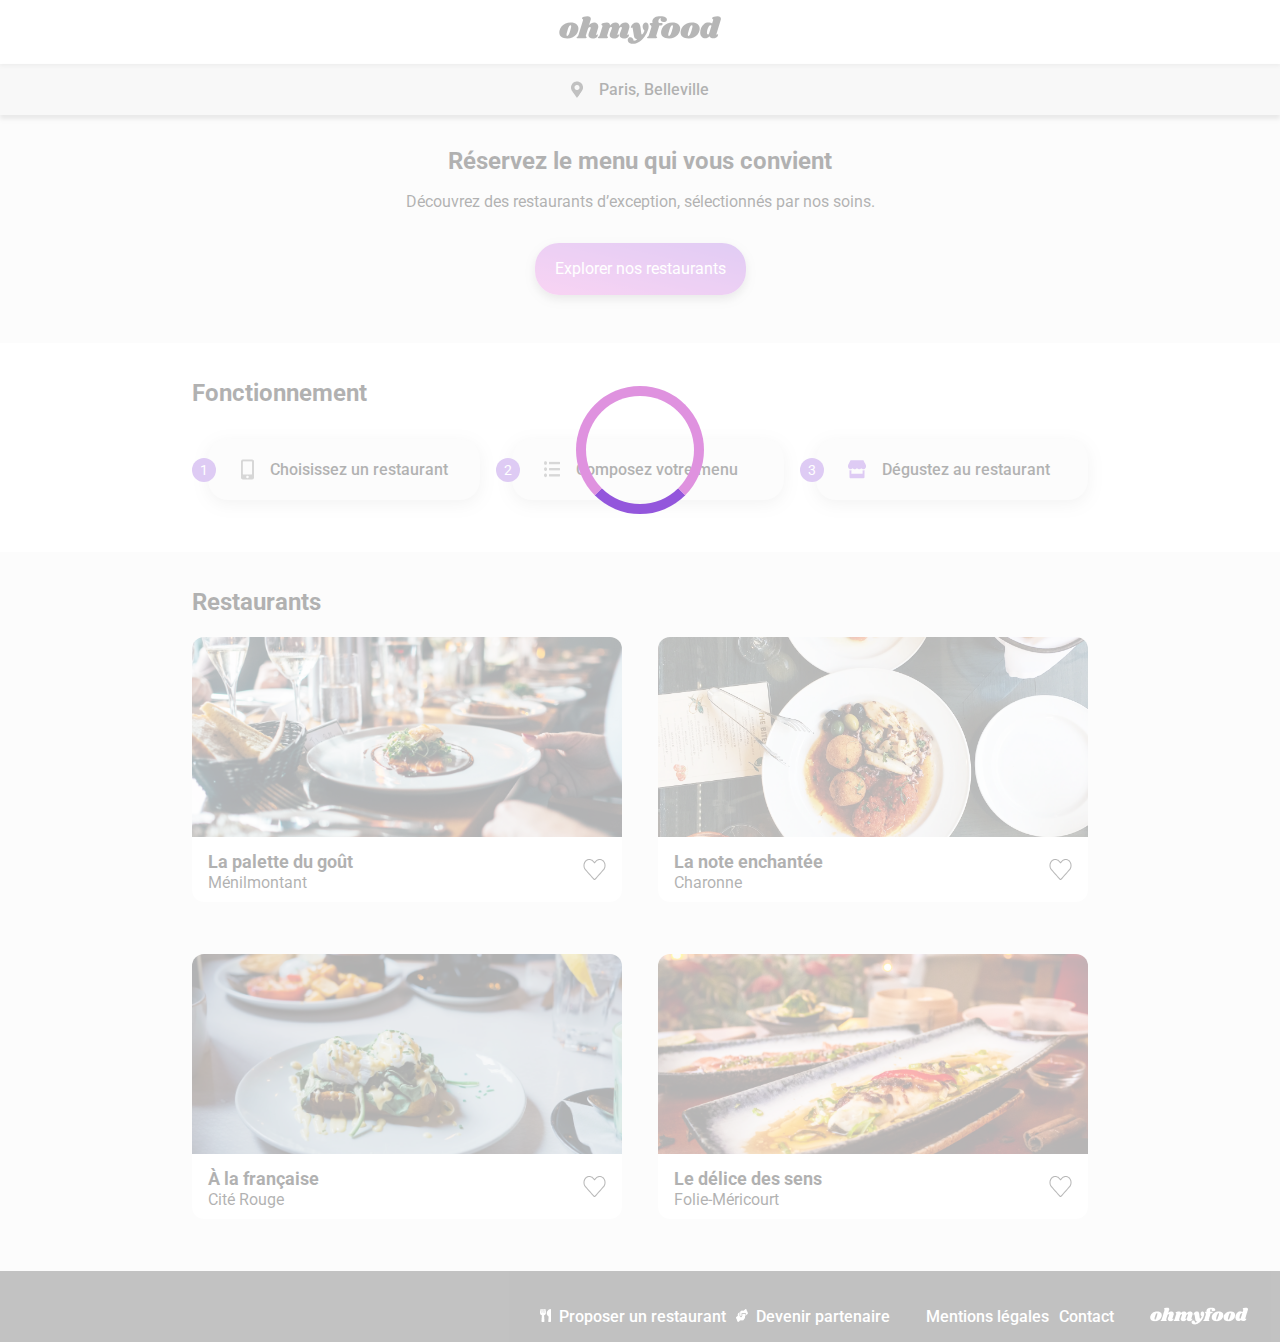
==== index.html @ 6df4042d "first commit" ====
<!DOCTYPE html>
<html lang="fr">
<head>
    <meta charset="UTF-8">
    <meta name="viewport" content="width=device-width, initial-scale=1.0">
    <title>Ohmyfood</title>
    <link rel="preconnect" href="https://fonts.googleapis.com">
    <link rel="preconnect" href="https://fonts.gstatic.com" crossorigin>
    <link href="https://fonts.googleapis.com/css2?family=Raleway:wght@400;500;700&display=swap" rel="stylesheet">
    <link href="https://fonts.googleapis.com/css2?family=Raleway:ital,wght@0,100..900;1,100..900&family=Roboto:ital,wght@0,100;0,300;0,400;0,500;0,700;0,900;1,100;1,300;1,400;1,500;1,700;1,900&family=Shrikhand&display=swap" rel="stylesheet">
    <link rel="stylesheet" href="https://cdnjs.cloudflare.com/ajax/libs/font-awesome/6.2.1/css/all.min.css"
        integrity="sha512-MV7K8+y+gLIBoVD59lQIYicR65iaqukzvf/nwasF0nqhPay5w/9lJmVM2hMDcnK1OnMGCdVK+iQrJ7lzPJQd1w=="
        crossorigin="anonymous" referrerpolicy="no-referrer" />
    <link rel="stylesheet" href="./css/style-home.css">
</head>
<body>
    <span class="loader"></span>
    <header class="header">
        <div class="header__item__logo">
            <a href="" class="header__link"><img src="./assets/images/logo/ohmyfood@2x.svg" class="header__logo" alt="logo-ohmyfood"></a>
        </div>
        <div class="header__search">
            <img src="./assets/images/icones/Pin.png" class="header__search__icone" alt="icone formulaire de recherche">
            <!-- <form action="" class="header__form">
                <input type="text" id="search" name="search" class="header__form__input" placeholder="Paris, Belleville">
            </form> -->
            <span class="header__search__txt">Paris, Belleville</span>
        </div>
        <div class="header__item">
            <h1 class="header__item__title">Réservez le menu qui vous convient</h1>
            <h2 class="header__item__subtitle">Découvrez des restaurants d’exception, sélectionnés par nos soins.</h2>
            <a href="" class="header__item__link">Explorer nos restaurants</a>
        </div>
        <div class="header__item__last">
            <h3 class="header__item__last__subtitle">Fonctionnement</h3>
            <nav class="header__nav">
                <div class="header__nav__item">
                    <span class="header__nav__number">1</span>
                    <img src="./assets/images/icones/mobile-screen-button.png" class="header__nav__icone" alt="icone mobile phone">
                    <a href="" class="header__nav__link">Choisissez un restaurant</a>
                </div>
                <div class="header__nav__item">
                    <span class="header__nav__number">2</span>
                    <img src="./assets/images/icones/list-ul.png" class="header__nav__icone" alt="icone liste">
                    <a href="" class="header__nav__link">Composez votre menu</a>
                </div>
                <div class="header__nav__item">
                    <span class="header__nav__number">3</span>
                    <img src="./assets/images/icones/store.png" class="header__nav__icone" alt="icone store">
                    <a href="" class="header__nav__link">Dégustez au restaurant</a>
                </div>
            </nav>
        </div>
    </header>
    <main class="main">
        <h3 class="main__subtitle">Restaurants</h3>
        <section class="main__section">
            <article class="card">
                <a href="./restaurant-1.html" class="card__link">
                    <img src="./assets/images/restaurants/jay-wennington-N_Y88TWmGwA-unsplash.webp" alt="Image de la chambre d'hôtel montrant un lit" class="card__picture">
                    <div class="card__content">
                        <div class="card__content__txt">
                            <h3 class="card__title">La palette du goût</h3>
                            <p class="card__txt">Ménilmontant</p>
                        </div>
                        <div class="card__icone">
                            <img src="./assets/images/icones/like-active.png" class="card_icone_active" alt="">
                            <img src="./assets/images/icones/like-default.png" class="card_icone_default" alt="">
                        </div>
                    </div>
                </a>
            </article>
            <article class="card">
                <a href="./restaurant-1.html" class="card__link">
                    <img src="./assets/images/restaurants/stil-u2Lp8tXIcjw-unsplash.webp" alt="Image de la chambre d'hôtel montrant un lit" class="card__picture">
                    <div class="card__content">
                        <div class="card__content__txt">
                            <h3 class="card__title">La note enchantée</h3>
                            <p class="card__txt">Charonne</p>
                        </div>
                        <div class="card__icone">
                            <img src="./assets/images/icones/like-active.png" class="card_icone_active" alt="">
                            <img src="./assets/images/icones/like-default.png" class="card_icone_default" alt="">
                        </div>
                    </div>
                </a>
            </article>
            <article class="card">
                <a href="./restaurant-1.html" class="card__link">
                    <img src="./assets/images/restaurants/toa-heftiba-DQKerTsQwi0-unsplash.webp" alt="Image de la chambre d'hôtel montrant un lit" class="card__picture">
                    <div class="card__content">
                        <div class="card__content__txt">
                            <h3 class="card__title">À la française</h3>
                            <p class="card__txt">Cité Rouge</p>
                        </div>
                        <div class="card__icone">
                            <img src="./assets/images/icones/like-active.png" class="card_icone_active" alt="">
                            <img src="./assets/images/icones/like-default.png" class="card_icone_default" alt="">
                        </div>
                    </div>
                </a>
            </article>
            <article class="card">
                <a href="./restaurant-1.html" class="card__link">
                    <img src="./assets/images/restaurants/louis-hansel-shotsoflouis-qNBGVyOCY8Q-unsplash.webp" alt="Image de la chambre d'hôtel montrant un lit" class="card__picture">
                    <div class="card__content">
                        <div class="card__content__txt">
                            <h3 class="card__title">Le délice des sens</h3>
                            <p class="card__txt">Folie-Méricourt</p>
                        </div>
                        <div class="card__icone">
                            <img src="./assets/images/icones/like-active.png" class="card_icone_active" alt="">
                            <img src="./assets/images/icones/like-default.png" class="card_icone_default" alt="">
                        </div>
                    </div>
                </a>
            </article>
        </section>
    </main>
    <footer class="footer">
        <a href="" class="footer__link">
            <img src="./assets/images/logo/ohmyfood-white.png" class="footer__logo" alt="">
        </a>
        <div class="footer__item">
            <div class="footer__item__block">
                <img src="./assets/images/icones/Vector-restaurant.png" alt="icone restaurant" class="footer__icone">
                <a href="" class="footer__link">Proposer un restaurant</a>
            </div>
            <div class="footer__item__block footer__item__block__last">
                <img src="./assets/images/icones/Vector-partenaire.png" alt="icone partenaire" class="footer__icone">
                <a href="" class="footer__link">Devenir partenaire</a>
            </div>
            <a href="" class="footer__mention">Mentions légales</a>
            <a href="" class="footer__link__last">Contact</a>
        </div>
    </footer>
</body>
</html>
---- css/style-home.css ----
@import url("reset.css");

:root {
    --font-family: "Roboto", sans-serif;

    --body-font-size: 16px;
    --title-font-size: 24px;
    --subtitle-font-size: 18px;
    --max-width-content: 70%;
    --logo-width: 162px;
    --icone-number-width: 24px;
    --height-restaurant-card-picuture: 160px;
    --height-restaurant-card-picuture-lg: 200px;

    --spacing-default: 0.5rem;
    --spacing-xxs: 0.25rem;
    --spacing-xs: 0.625rem;
    --spacing-sm: 0.75rem;
    --spacing-md: 1rem;
    --spacing-lg: 1.25rem;
    --spacing-xl: 2rem;
    --spacing-xxl: 2.25rem;

    --font-size-xs:	0.75rem;
    --font-size-sm:	0.875rem;
    --font-size-md:	1rem;
    --font-size-lg:	1.125rem;
    --font-size-xl:	1.25rem;

    --line-height-xs: 1.4;
    --line-height-sm: 1.45;
    --line-height-md: 1.55;
    --line-height-lg: 1.6;
    --line-height-xl: 1.65;

    --font-weight-xs: 300; 
    --font-weight-sm: 400; 
    --font-weight-md: 500; 
    --font-weight-lg: 600; 
    --font-weight-xl: 700; 

    --radius-default: 1.5rem;
    --radius-xs: 0.125rem;
    --radius-sm: 0.25rem;
    --radius-md: 0.5rem;
    --radius-lg: 0.75rem;
    --radius-xl-light: 1rem;
    --radius-xl: 1.25rem;
    --radius-xxl: 2rem;

    --form-bg-color: #EAEAEA;
    --main-bg-color: #F6F6F6;
    --bg-color-first: #9356DC;
    --bg-color-second: #FF79DA;
    --dark-color: #000000; 
    --white-color: #ffffff;
    --footer-bg-color: #353535;
}

body{
    font-family: var(--font-family);
    font-size: var(--body-font-size);
}

.header__item__logo{
    display: flex;
    justify-content: center;
    padding: var(--spacing-md) 0;
    box-shadow: 0px 2px 4px 0px #00000026;
    z-index: 2000;
    position: relative;
}

.header__logo{
    width: var(--logo-width);
}

.header__search{
    background-color: var(--form-bg-color);
    display: flex;
    justify-content: center;
    align-items: center;
    padding: var(--spacing-md) 0;
    box-shadow: 0px 4px 4px 0px #00000040;
    position: relative;
    z-index: 1000;
}

.header__search__icone{
    margin-right: var(--spacing-md);
}

.header__search__txt{
    font-weight: var(--font-weight-md);
}

.header__item{
    background-color: var(--main-bg-color);
    padding: var(--spacing-xl);
    display: flex;
    flex-direction: column;
    align-items: center;
}

.header__item__title{
    font-size: var(--title-font-size);
    font-weight: var(--font-weight-xl);
    text-align: center;
    padding-bottom: var(--spacing-md);
}

.header__item__subtitle{
    text-align: center;
}

.header__item__link{
    color: var(--white-color);
    background: linear-gradient(193.33deg, var(--bg-color-first) -11.44%, var(--bg-color-second) 123.93%);
    box-shadow: 0px 4px 10px 0px #00000040;
    padding: var(--spacing-md) var(--spacing-lg);
    margin: var(--spacing-xl) 0 var(--spacing-md) 0;
    border-radius: var(--radius-default);
    text-decoration: none;
    transition: all 1s;
}

.header__item__link:active, .header__item__link:hover{
    background: linear-gradient(193.33deg, #a56de9 -11.44%, #f886d8 123.93%);
    box-shadow: 0px 12px 20px 0px #00000040;
}

.header__item__last{
    padding: var(--spacing-xxl) var(--spacing-md) var(--spacing-lg) var(--spacing-md);
}

.header__item__last__subtitle{
    font-size: var(--title-font-size);
    font-weight: var(--font-weight-xl);
    margin-bottom: var(--spacing-xl);
}

.header__nav__item{
    box-shadow: 0px 4px 15px 0px #00000026;
    background: var(--main-bg-color);
    border-radius: var(--radius-xl);
    padding: var(--spacing-lg) var(--spacing-xl) var(--spacing-lg) var(--spacing-xl);
    position: relative;
    display: flex;
    align-items: center;
    justify-content: start;
    margin-bottom: var(--spacing-xl);
    margin-left: var(--spacing-md);
}

.header__nav__number{
    position: absolute;
    left: -1rem;
    width: var(--icone-number-width);
    padding: var(--spacing-xxs) 0;
    background-color: var(--bg-color-first);
    color: var(--white-color);
    border-radius: var(--radius-default);
    font-size: var(--font-size-sm);
    display: flex;
    justify-content: center;
    align-items: center;
}

.header__nav__icone{
    margin-right: var(--spacing-md);
}

.header__nav__link{
    color: var(--dark-color);
    font-weight: var(--font-weight-md);
}

.main{
    background-color: var(--main-bg-color);
    padding: var(--spacing-xxl) var(--spacing-md);
}

.main__subtitle{
    font-size: var(--title-font-size);
    font-weight: var(--font-weight-xl);
    margin-bottom: var(--spacing-lg);
}

.card{
    background-color: var(--white-color);
    margin-bottom: var(--spacing-md);
    border-radius: var(--radius-lg);
}

.card__picture{
    height: var(--height-restaurant-card-picuture);
    width: 100%;
    object-fit: cover;
    border-radius: var(--radius-lg) var(--radius-lg) 0 0;
}

.card__content{
    display: flex;
    align-items: center;
    justify-content: space-between;
    padding: var(--spacing-xs) var(--spacing-md);
}

.card__title{
    font-size: var(--subtitle-font-size);
    color: var(--dark-color);
    font-weight: var(--font-weight-xl);
}

.card__txt{
    color: var(--dark-color);
}

.card__icone{
    position: relative;
}

.card_icone_active{
    opacity: 0;
    position: absolute;
    transition: all 1s;
}

.card_icone_active:hover{
    opacity: 1;
}

.footer{
    background-color: var(--footer-bg-color);
    padding: var(--spacing-lg);
}

.footer__link{
    color: var(--white-color);
}

.footer__logo{
    margin-bottom: var(--spacing-md);
}

.footer__item{
    display: flex;
    flex-direction: column;
}

.footer__item__block, .footer__mention{
    margin-bottom: var(--spacing-xs);
    color: var(--white-color);
    font-weight: var(--font-weight-md);
}

.footer__icone{
    margin-right: var(--spacing-xxs);
}

.footer__link__last{
    color: var(--white-color);
    font-weight: var(--font-weight-md);
}

.loader {
    width: 128px;
    height: 128px;
    border: 10px solid #df92df;
    border-bottom-color: #9356DC;
    border-radius: 50%;
    display: inline-block;
    box-sizing: border-box;
    position: absolute;
    animation: rotation 1s linear infinite;
    -webkit-animation: rotation 3s linear infinite;
    animation-iteration-count:1;
    animation-fill-mode: forwards;
    top: calc(50% - (128px / 2));
    left: calc(50% - (128px / 2));
    z-index: 3000;
}

@keyframes rotation {
    0% {
        transform: rotate(0deg);
    }
    100% {
        display: none;
        transform: rotate(360deg);
    }
}

@keyframes load {
    0%, 95% {
      opacity: 0.3;
    }
    98%{
        opacity: 0.7;
    }
    100% {
      opacity: 1;
    }
}

.header, .main, .footer{
    opacity: 0.3;
}

.header, .main, .footer{
    animation: load 3s;
    animation-iteration-count:1;
    animation-fill-mode: forwards;
}

@media (min-width: 1024px) {
    .header__item__last{
        width: var(--max-width-content); 
        margin: 0 auto;
        padding: var(--spacing-xxl) 0 var(--spacing-lg) 0;
    }

    .header__nav{
        display: flex;
        justify-content: space-between;
    }

    .header__nav__item:not(:last-child){
        margin-right: var(--spacing-md);
    }

    .header__nav__item{
        width: calc(100% - (var(--spacing-xl) * 2) / 3);
    }

    .main{
        padding: var(--spacing-xxl) 0;
    }

    .main__subtitle{
        width: var(--max-width-content);
        margin: 0 auto;
        margin-bottom: var(--spacing-lg);
    }

    .main__section{
        width: var(--max-width-content); 
        margin: 0 auto;
        display: grid; 
        grid-template-columns: repeat(2, 1fr);
        grid-gap: var(--spacing-xxl);
        grid-auto-rows: auto;
    }

    .card__picture{
        height: var(--height-restaurant-card-picuture-lg);
    }

    .footer{
        display: flex;
        flex-direction: row-reverse;
        padding: var(--spacing-xxl) var(--spacing-xl) var(--spacing-md) var(--spacing-md);
    }   

    .footer__item{
        display: flex;
        flex-direction: row;
        align-items: center;
        justify-content: end;
        margin-right: var(--spacing-xxl);
    }

    .footer__logo, .footer__mention, .footer__item__block{
        margin-bottom: 0;
    }

    .footer__link{
        height: 0;
    }

    .footer__item__block{
        margin-right: var(--spacing-xs);
    }

    .footer__item__block__last{
        margin-right: var(--spacing-xxl);
    }

    .footer__mention{
        margin-right: var(--spacing-xs);
    }
}
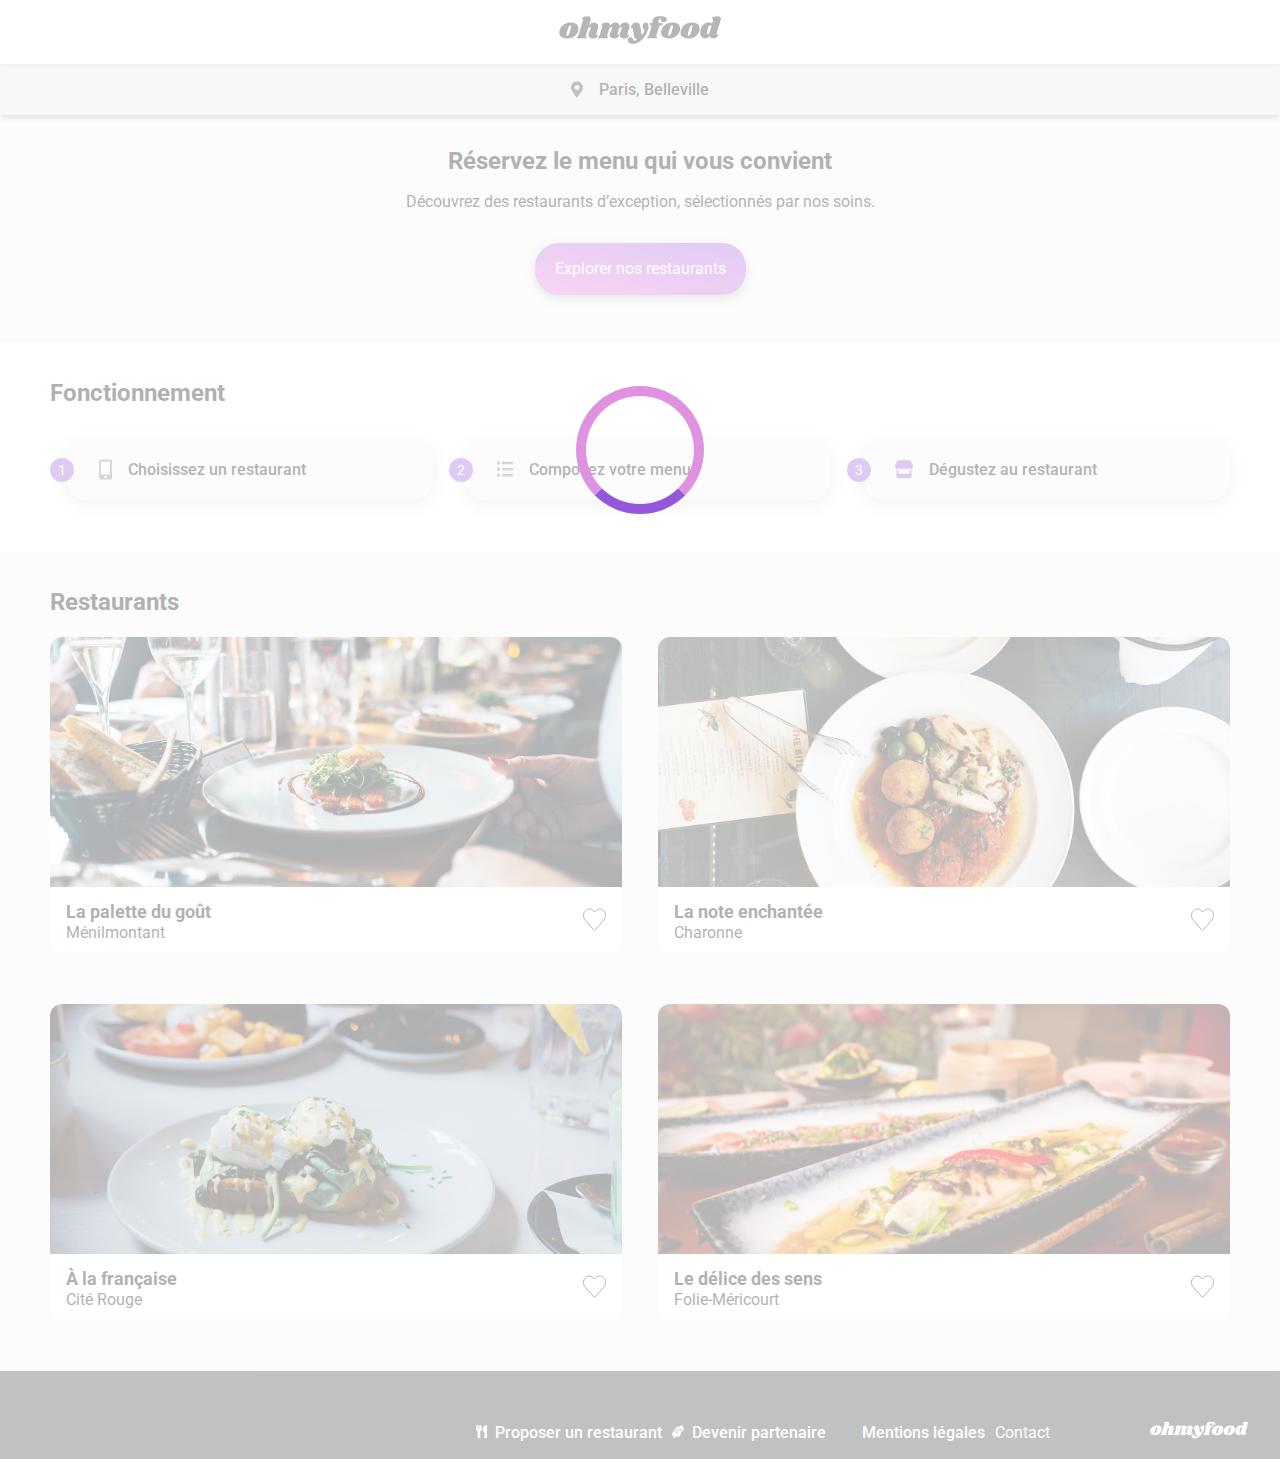
==== commit 1c3a2d77: "update animations + pictures svg + divers" ====
--- a/index.html
+++ b/index.html
@@ -17,10 +17,15 @@
     <span class="loader"></span>
     <header class="header">
         <div class="header__item__logo">
-            <a href="" class="header__link"><img src="./assets/images/logo/ohmyfood@2x.svg" class="header__logo" alt="logo-ohmyfood"></a>
+            <a href="" class="header__link">
+                <img src="./assets/images/logo/ohmyfood@2x.svg" class="header__logo" alt="logo-ohmyfood">
+            </a>
         </div>
         <div class="header__search">
-            <img src="./assets/images/icones/Pin.png" class="header__search__icone" alt="icone formulaire de recherche">
+            <!-- <img src="./assets/images/icones/Pin.png" class="header__search__icone" alt="icone formulaire de recherche"> -->
+            <svg width="12" height="17" viewBox="0 0 12 17" fill="none" class="header__search__icone" xmlns="http://www.w3.org/2000/svg">
+                <path d="M5.38337 16.1772C0.842812 9.59472 0 8.91915 0 6.5C0 3.18628 2.68628 0.5 6 0.5C9.31372 0.5 12 3.18628 12 6.5C12 8.91915 11.1572 9.59472 6.61662 16.1772C6.31865 16.6076 5.68131 16.6076 5.38337 16.1772ZM6 9C7.38072 9 8.5 7.88072 8.5 6.5C8.5 5.11928 7.38072 4 6 4C4.61928 4 3.5 5.11928 3.5 6.5C3.5 7.88072 4.61928 9 6 9Z" fill="#353535"/>
+            </svg>
             <!-- <form action="" class="header__form">
                 <input type="text" id="search" name="search" class="header__form__input" placeholder="Paris, Belleville">
             </form> -->
@@ -31,23 +36,23 @@
             <h2 class="header__item__subtitle">Découvrez des restaurants d’exception, sélectionnés par nos soins.</h2>
             <a href="" class="header__item__link">Explorer nos restaurants</a>
         </div>
-        <div class="header__item__last">
-            <h3 class="header__item__last__subtitle">Fonctionnement</h3>
-            <nav class="header__nav">
-                <div class="header__nav__item">
-                    <span class="header__nav__number">1</span>
-                    <img src="./assets/images/icones/mobile-screen-button.png" class="header__nav__icone" alt="icone mobile phone">
-                    <a href="" class="header__nav__link">Choisissez un restaurant</a>
+        <div class="fonctionnement">
+            <h3 class="fonctionnement__subtitle">Fonctionnement</h3>
+            <nav class="nav">
+                <div class="fonctionnement__item">
+                    <span class="fonctionnement__number">1</span>
+                    <img src="./assets/images/icones/mobile-screen-button.svg" class="fonctionnement__icone" alt="icone mobile phone">
+                    <a href="" class="fonctionnement__link">Choisissez un restaurant</a>
                 </div>
-                <div class="header__nav__item">
-                    <span class="header__nav__number">2</span>
-                    <img src="./assets/images/icones/list-ul.png" class="header__nav__icone" alt="icone liste">
-                    <a href="" class="header__nav__link">Composez votre menu</a>
+                <div class="fonctionnement__item">
+                    <span class="fonctionnement__number">2</span>
+                    <img src="./assets/images/icones/list-ul.svg" class="fonctionnement__icone" alt="icone liste">
+                    <a href="" class="fonctionnement__link">Composez votre menu</a>
                 </div>
-                <div class="header__nav__item">
-                    <span class="header__nav__number">3</span>
-                    <img src="./assets/images/icones/store.png" class="header__nav__icone" alt="icone store">
-                    <a href="" class="header__nav__link">Dégustez au restaurant</a>
+                <div class="fonctionnement__item">
+                    <span class="fonctionnement__number">3</span>
+                    <img src="./assets/images/icones/store.svg" class="fonctionnement__icone" alt="icone store">
+                    <a href="" class="fonctionnement__link">Dégustez au restaurant</a>
                 </div>
             </nav>
         </div>
@@ -56,7 +61,7 @@
         <h3 class="main__subtitle">Restaurants</h3>
         <section class="main__section">
             <article class="card">
-                <a href="./restaurant-1.html" class="card__link">
+                <a href="./la-palette-du-gout.html" class="card__link">
                     <img src="./assets/images/restaurants/jay-wennington-N_Y88TWmGwA-unsplash.webp" alt="Image de la chambre d'hôtel montrant un lit" class="card__picture">
                     <div class="card__content">
                         <div class="card__content__txt">
@@ -64,14 +69,25 @@
                             <p class="card__txt">Ménilmontant</p>
                         </div>
                         <div class="card__icone">
-                            <img src="./assets/images/icones/like-active.png" class="card_icone_active" alt="">
-                            <img src="./assets/images/icones/like-default.png" class="card_icone_default" alt="">
+                            <svg width="23" height="23" viewBox="0 0 23 21" fill="none" class="card__icone__active" xmlns="http://www.w3.org/2000/svg">
+                                <path d="M20.3647 1.43666C18.01 -0.752399 14.5081 -0.358649 12.3468 2.07416L11.5003 3.02573L10.6538 2.07416C8.49677 -0.358649 4.99052 -0.752399 2.63583 1.43666C-0.0626076 3.94916 -0.204405 8.45854 2.21044 11.182L10.5249 20.5476C11.062 21.1523 11.9343 21.1523 12.4714 20.5476L20.7858 11.182C23.205 8.45854 23.0632 3.94916 20.3647 1.43666Z" fill="url(#paint0_linear_25368_713)"/>
+                                <defs>
+                                <linearGradient id="paint0_linear_25368_713" x1="11.5" y1="-5.45937" x2="3.93419" y2="27.993" gradientUnits="userSpaceOnUse">
+                                <stop stop-color="#9356DC"/>
+                                <stop offset="1" stop-color="#FF79DA"/>
+                                </linearGradient>
+                                </defs>
+                            </svg>
+                            <svg width="23" height="23" viewBox="0 0 23 21" fill="none" class="card__icone__default" xmlns="http://www.w3.org/2000/svg">
+                                <path d="M20.3647 1.43666C18.01 -0.752399 14.5081 -0.358649 12.3468 2.07416L11.5003 3.02573L10.6538 2.07416C8.49677 -0.358649 4.99052 -0.752399 2.63583 1.43666C-0.0626076 3.94916 -0.204405 8.45854 2.21044 11.182L10.5249 20.5476C11.062 21.1523 11.9343 21.1523 12.4714 20.5476L20.7858 11.182C23.205 8.45854 23.0632 3.94916 20.3647 1.43666Z" stroke="#101010"/>
+                                
+                            </svg>
                         </div>
                     </div>
                 </a>
             </article>
             <article class="card">
-                <a href="./restaurant-1.html" class="card__link">
+                <a href="./la-note-enchantee.html" class="card__link">
                     <img src="./assets/images/restaurants/stil-u2Lp8tXIcjw-unsplash.webp" alt="Image de la chambre d'hôtel montrant un lit" class="card__picture">
                     <div class="card__content">
                         <div class="card__content__txt">
@@ -79,14 +95,25 @@
                             <p class="card__txt">Charonne</p>
                         </div>
                         <div class="card__icone">
-                            <img src="./assets/images/icones/like-active.png" class="card_icone_active" alt="">
-                            <img src="./assets/images/icones/like-default.png" class="card_icone_default" alt="">
+                            <svg width="23" height="23" viewBox="0 0 23 21" fill="none" class="card__icone__active" xmlns="http://www.w3.org/2000/svg">
+                                <path d="M20.3647 1.43666C18.01 -0.752399 14.5081 -0.358649 12.3468 2.07416L11.5003 3.02573L10.6538 2.07416C8.49677 -0.358649 4.99052 -0.752399 2.63583 1.43666C-0.0626076 3.94916 -0.204405 8.45854 2.21044 11.182L10.5249 20.5476C11.062 21.1523 11.9343 21.1523 12.4714 20.5476L20.7858 11.182C23.205 8.45854 23.0632 3.94916 20.3647 1.43666Z" fill="url(#paint0_linear_25368_713)"/>
+                                <defs>
+                                <linearGradient id="paint0_linear_25368_713" x1="11.5" y1="-5.45937" x2="3.93419" y2="27.993" gradientUnits="userSpaceOnUse">
+                                <stop stop-color="#9356DC"/>
+                                <stop offset="1" stop-color="#FF79DA"/>
+                                </linearGradient>
+                                </defs>
+                            </svg>
+                            <svg width="23" height="23" viewBox="0 0 23 21" fill="none" class="card__icone__default" xmlns="http://www.w3.org/2000/svg">
+                                <path d="M20.3647 1.43666C18.01 -0.752399 14.5081 -0.358649 12.3468 2.07416L11.5003 3.02573L10.6538 2.07416C8.49677 -0.358649 4.99052 -0.752399 2.63583 1.43666C-0.0626076 3.94916 -0.204405 8.45854 2.21044 11.182L10.5249 20.5476C11.062 21.1523 11.9343 21.1523 12.4714 20.5476L20.7858 11.182C23.205 8.45854 23.0632 3.94916 20.3647 1.43666Z" stroke="#101010"/>
+                                
+                            </svg>
                         </div>
                     </div>
                 </a>
             </article>
             <article class="card">
-                <a href="./restaurant-1.html" class="card__link">
+                <a href="./a-la-francaise.html" class="card__link">
                     <img src="./assets/images/restaurants/toa-heftiba-DQKerTsQwi0-unsplash.webp" alt="Image de la chambre d'hôtel montrant un lit" class="card__picture">
                     <div class="card__content">
                         <div class="card__content__txt">
@@ -94,14 +121,25 @@
                             <p class="card__txt">Cité Rouge</p>
                         </div>
                         <div class="card__icone">
-                            <img src="./assets/images/icones/like-active.png" class="card_icone_active" alt="">
-                            <img src="./assets/images/icones/like-default.png" class="card_icone_default" alt="">
+                            <svg width="23" height="23" viewBox="0 0 23 21" fill="none" class="card__icone__active" xmlns="http://www.w3.org/2000/svg">
+                                <path d="M20.3647 1.43666C18.01 -0.752399 14.5081 -0.358649 12.3468 2.07416L11.5003 3.02573L10.6538 2.07416C8.49677 -0.358649 4.99052 -0.752399 2.63583 1.43666C-0.0626076 3.94916 -0.204405 8.45854 2.21044 11.182L10.5249 20.5476C11.062 21.1523 11.9343 21.1523 12.4714 20.5476L20.7858 11.182C23.205 8.45854 23.0632 3.94916 20.3647 1.43666Z" fill="url(#paint0_linear_25368_713)"/>
+                                <defs>
+                                <linearGradient id="paint0_linear_25368_713" x1="11.5" y1="-5.45937" x2="3.93419" y2="27.993" gradientUnits="userSpaceOnUse">
+                                <stop stop-color="#9356DC"/>
+                                <stop offset="1" stop-color="#FF79DA"/>
+                                </linearGradient>
+                                </defs>
+                            </svg>
+                            <svg width="23" height="23" viewBox="0 0 23 21" fill="none" class="card__icone__default" xmlns="http://www.w3.org/2000/svg">
+                                <path d="M20.3647 1.43666C18.01 -0.752399 14.5081 -0.358649 12.3468 2.07416L11.5003 3.02573L10.6538 2.07416C8.49677 -0.358649 4.99052 -0.752399 2.63583 1.43666C-0.0626076 3.94916 -0.204405 8.45854 2.21044 11.182L10.5249 20.5476C11.062 21.1523 11.9343 21.1523 12.4714 20.5476L20.7858 11.182C23.205 8.45854 23.0632 3.94916 20.3647 1.43666Z" stroke="#101010"/>
+                                
+                            </svg>
                         </div>
                     </div>
                 </a>
             </article>
             <article class="card">
-                <a href="./restaurant-1.html" class="card__link">
+                <a href="./le-delice-des-sens.html" class="card__link">
                     <img src="./assets/images/restaurants/louis-hansel-shotsoflouis-qNBGVyOCY8Q-unsplash.webp" alt="Image de la chambre d'hôtel montrant un lit" class="card__picture">
                     <div class="card__content">
                         <div class="card__content__txt">
@@ -109,8 +147,18 @@
                             <p class="card__txt">Folie-Méricourt</p>
                         </div>
                         <div class="card__icone">
-                            <img src="./assets/images/icones/like-active.png" class="card_icone_active" alt="">
-                            <img src="./assets/images/icones/like-default.png" class="card_icone_default" alt="">
+                            <svg width="23" height="23" viewBox="0 0 23 21" fill="none" class="card__icone__active" xmlns="http://www.w3.org/2000/svg">
+                                <path d="M20.3647 1.43666C18.01 -0.752399 14.5081 -0.358649 12.3468 2.07416L11.5003 3.02573L10.6538 2.07416C8.49677 -0.358649 4.99052 -0.752399 2.63583 1.43666C-0.0626076 3.94916 -0.204405 8.45854 2.21044 11.182L10.5249 20.5476C11.062 21.1523 11.9343 21.1523 12.4714 20.5476L20.7858 11.182C23.205 8.45854 23.0632 3.94916 20.3647 1.43666Z" fill="url(#paint0_linear_25368_713)"/>
+                                <defs>
+                                <linearGradient id="paint0_linear_25368_713" x1="11.5" y1="-5.45937" x2="3.93419" y2="27.993" gradientUnits="userSpaceOnUse">
+                                <stop stop-color="#9356DC"/>
+                                <stop offset="1" stop-color="#FF79DA"/>
+                                </linearGradient>
+                                </defs>
+                            </svg>
+                            <svg width="23" height="23" viewBox="0 0 23 21" fill="none" class="card__icone__default" xmlns="http://www.w3.org/2000/svg">
+                                <path d="M20.3647 1.43666C18.01 -0.752399 14.5081 -0.358649 12.3468 2.07416L11.5003 3.02573L10.6538 2.07416C8.49677 -0.358649 4.99052 -0.752399 2.63583 1.43666C-0.0626076 3.94916 -0.204405 8.45854 2.21044 11.182L10.5249 20.5476C11.062 21.1523 11.9343 21.1523 12.4714 20.5476L20.7858 11.182C23.205 8.45854 23.0632 3.94916 20.3647 1.43666Z" stroke="#101010"/>
+                            </svg>
                         </div>
                     </div>
                 </a>
@@ -123,15 +171,21 @@
         </a>
         <div class="footer__item">
             <div class="footer__item__block">
-                <img src="./assets/images/icones/Vector-restaurant.png" alt="icone restaurant" class="footer__icone">
+                <!-- <img src="./assets/images/icones/Vector-restaurant.png" alt="icone restaurant" class="footer__icone"> -->
+                <svg width="11" height="13" viewBox="0 0 11 13" fill="none" class="footer__icone" xmlns="http://www.w3.org/2000/svg">
+                    <path d="M5.49736 0.385973C5.51851 0.505308 5.92308 2.78538 5.92308 3.65628C5.92308 4.9842 5.18798 5.93127 4.1012 6.31213L4.44231 12.3576C4.46082 12.7055 4.1726 13 3.80769 13H2.11538C1.75313 13 1.46226 12.708 1.48077 12.3576L1.82188 6.31213C0.732452 5.93127 0 4.98166 0 3.65628C0 2.78284 0.404567 0.505308 0.425721 0.385973C0.510337 -0.129456 1.62356 -0.137073 1.69231 0.413902V3.99905C1.72668 4.08538 2.09159 4.0803 2.11538 3.99905C2.1524 3.35667 2.32428 0.464683 2.32692 0.398668C2.41418 -0.129456 3.50889 -0.129456 3.59351 0.398668C3.5988 0.467223 3.76803 3.35667 3.80505 3.99905C3.82885 4.0803 4.19639 4.08538 4.22813 3.99905V0.413902C4.29688 -0.134534 5.41274 -0.129456 5.49736 0.385973ZM8.64928 7.64005L8.25264 12.3398C8.22091 12.6953 8.51442 13 8.88462 13H10.3654C10.7171 13 11 12.7283 11 12.3906V0.60941C11 0.274254 10.7171 3.62896e-05 10.3654 3.62896e-05C8.18389 3.62896e-05 4.51106 4.53225 8.64928 7.64005Z" fill="white"/>
+                </svg>
                 <a href="" class="footer__link">Proposer un restaurant</a>
             </div>
             <div class="footer__item__block footer__item__block__last">
-                <img src="./assets/images/icones/Vector-partenaire.png" alt="icone partenaire" class="footer__icone">
+                <!-- <img src="./assets/images/icones/Vector-partenaire.png" alt="icone partenaire" class="footer__icone"> -->
+                <svg width="12" height="13" viewBox="0 0 12 13" fill="none" class="footer__icone" xmlns="http://www.w3.org/2000/svg">
+                    <path d="M9.08765 4.87486H6.2572V6.29686C6.2572 7.30495 5.65573 8.12514 4.91646 8.12514C4.1772 8.12514 3.57573 7.30495 3.57573 6.29686V3.2091L2.3672 4.19941C2.00781 4.49143 1.78808 5.02214 1.78808 5.59094V6.79202L0.298367 7.96516C0.0134597 8.18862 -0.0852336 8.68632 0.0804966 9.07483L1.57021 12.5943C1.73407 12.9828 2.09905 13.1148 2.38396 12.8914L4.30941 11.3754H6.85309C7.51042 11.3754 8.04485 10.6466 8.04485 9.75027H8.3428C8.67239 9.75027 8.93868 9.38716 8.93868 8.93771V7.31257H9.08765C9.33531 7.31257 9.53456 7.04087 9.53456 6.70314V5.48429C9.53456 5.14656 9.33531 4.87486 9.08765 4.87486ZM11.838 3.92517L10.3483 0.405735C10.1844 0.0172256 9.81947 -0.114817 9.53456 0.10864L7.60911 1.62459H5.70601C5.48255 1.62459 5.26468 1.71092 5.07475 1.8709L4.45093 2.40161C4.27589 2.54888 4.17161 2.81043 4.17161 3.08975V6.29686C4.17161 6.85804 4.50493 7.31257 4.91646 7.31257C5.328 7.31257 5.66132 6.85804 5.66132 6.29686V4.06229H9.08765C9.66305 4.06229 10.1304 4.69965 10.1304 5.48429V6.20798L11.6202 5.03484C11.9051 4.80884 12.0019 4.31368 11.838 3.92517Z" fill="white"/>
+                </svg>
                 <a href="" class="footer__link">Devenir partenaire</a>
             </div>
             <a href="" class="footer__mention">Mentions légales</a>
-            <a href="" class="footer__link__last">Contact</a>
+            <a href="" class="footer__link">Contact</a>
         </div>
     </footer>
 </body>
--- a/css/style-home.css
+++ b/css/style-home.css
@@ -6,11 +6,11 @@
     --body-font-size: 16px;
     --title-font-size: 24px;
     --subtitle-font-size: 18px;
-    --max-width-content: 70%;
+    --max-width-content: 1440px;
     --logo-width: 162px;
     --icone-number-width: 24px;
     --height-restaurant-card-picuture: 160px;
-    --height-restaurant-card-picuture-lg: 200px;
+    --height-restaurant-card-picuture-lg: 250px;
 
     --spacing-default: 0.5rem;
     --spacing-xxs: 0.25rem;
@@ -129,17 +129,17 @@
     box-shadow: 0px 12px 20px 0px #00000040;
 }
 
-.header__item__last{
+.fonctionnement{
     padding: var(--spacing-xxl) var(--spacing-md) var(--spacing-lg) var(--spacing-md);
 }
 
-.header__item__last__subtitle{
+.fonctionnement__subtitle{
     font-size: var(--title-font-size);
     font-weight: var(--font-weight-xl);
     margin-bottom: var(--spacing-xl);
 }
 
-.header__nav__item{
+.fonctionnement__item{
     box-shadow: 0px 4px 15px 0px #00000026;
     background: var(--main-bg-color);
     border-radius: var(--radius-xl);
@@ -152,7 +152,7 @@
     margin-left: var(--spacing-md);
 }
 
-.header__nav__number{
+.fonctionnement__number{
     position: absolute;
     left: -1rem;
     width: var(--icone-number-width);
@@ -166,11 +166,11 @@
     align-items: center;
 }
 
-.header__nav__icone{
+.fonctionnement__icone{
     margin-right: var(--spacing-md);
 }
 
-.header__nav__link{
+.fonctionnement__link{
     color: var(--dark-color);
     font-weight: var(--font-weight-md);
 }
@@ -220,13 +220,13 @@
     position: relative;
 }
 
-.card_icone_active{
+.card__icone__active{
     opacity: 0;
     position: absolute;
-    transition: all 1s;
-}
-
-.card_icone_active:hover{
+    transition: all 0.5s;
+}
+
+.card__icone__active:hover{
     opacity: 1;
 }
 
@@ -314,37 +314,37 @@
 }
 
 @media (min-width: 1024px) {
-    .header__item__last{
-        width: var(--max-width-content); 
+    .fonctionnement{
+        max-width: var(--max-width-content); 
         margin: 0 auto;
-        padding: var(--spacing-xxl) 0 var(--spacing-lg) 0;
-    }
-
-    .header__nav{
+        padding: var(--spacing-xxl) 50px var(--spacing-lg) 50px;
+    }
+
+    .nav{
         display: flex;
         justify-content: space-between;
     }
 
-    .header__nav__item:not(:last-child){
+    .fonctionnement__item:not(:last-child){
         margin-right: var(--spacing-md);
     }
 
-    .header__nav__item{
+    .fonctionnement__item{
         width: calc(100% - (var(--spacing-xl) * 2) / 3);
     }
 
     .main{
-        padding: var(--spacing-xxl) 0;
+        padding: var(--spacing-xxl) 50px;
     }
 
     .main__subtitle{
-        width: var(--max-width-content);
+        max-width: var(--max-width-content);
         margin: 0 auto;
         margin-bottom: var(--spacing-lg);
     }
 
     .main__section{
-        width: var(--max-width-content); 
+        max-width: var(--max-width-content); 
         margin: 0 auto;
         display: grid; 
         grid-template-columns: repeat(2, 1fr);
@@ -359,7 +359,7 @@
     .footer{
         display: flex;
         flex-direction: row-reverse;
-        padding: var(--spacing-xxl) var(--spacing-xl) var(--spacing-md) var(--spacing-md);
+        padding: 50px var(--spacing-xl) var(--spacing-md) var(--spacing-md);
     }   
 
     .footer__item{
@@ -367,7 +367,7 @@
         flex-direction: row;
         align-items: center;
         justify-content: end;
-        margin-right: var(--spacing-xxl);
+        margin-right: 100px;
     }
 
     .footer__logo, .footer__mention, .footer__item__block{
@@ -375,7 +375,7 @@
     }
 
     .footer__link{
-        height: 0;
+        /* height: 0; */
     }
 
     .footer__item__block{
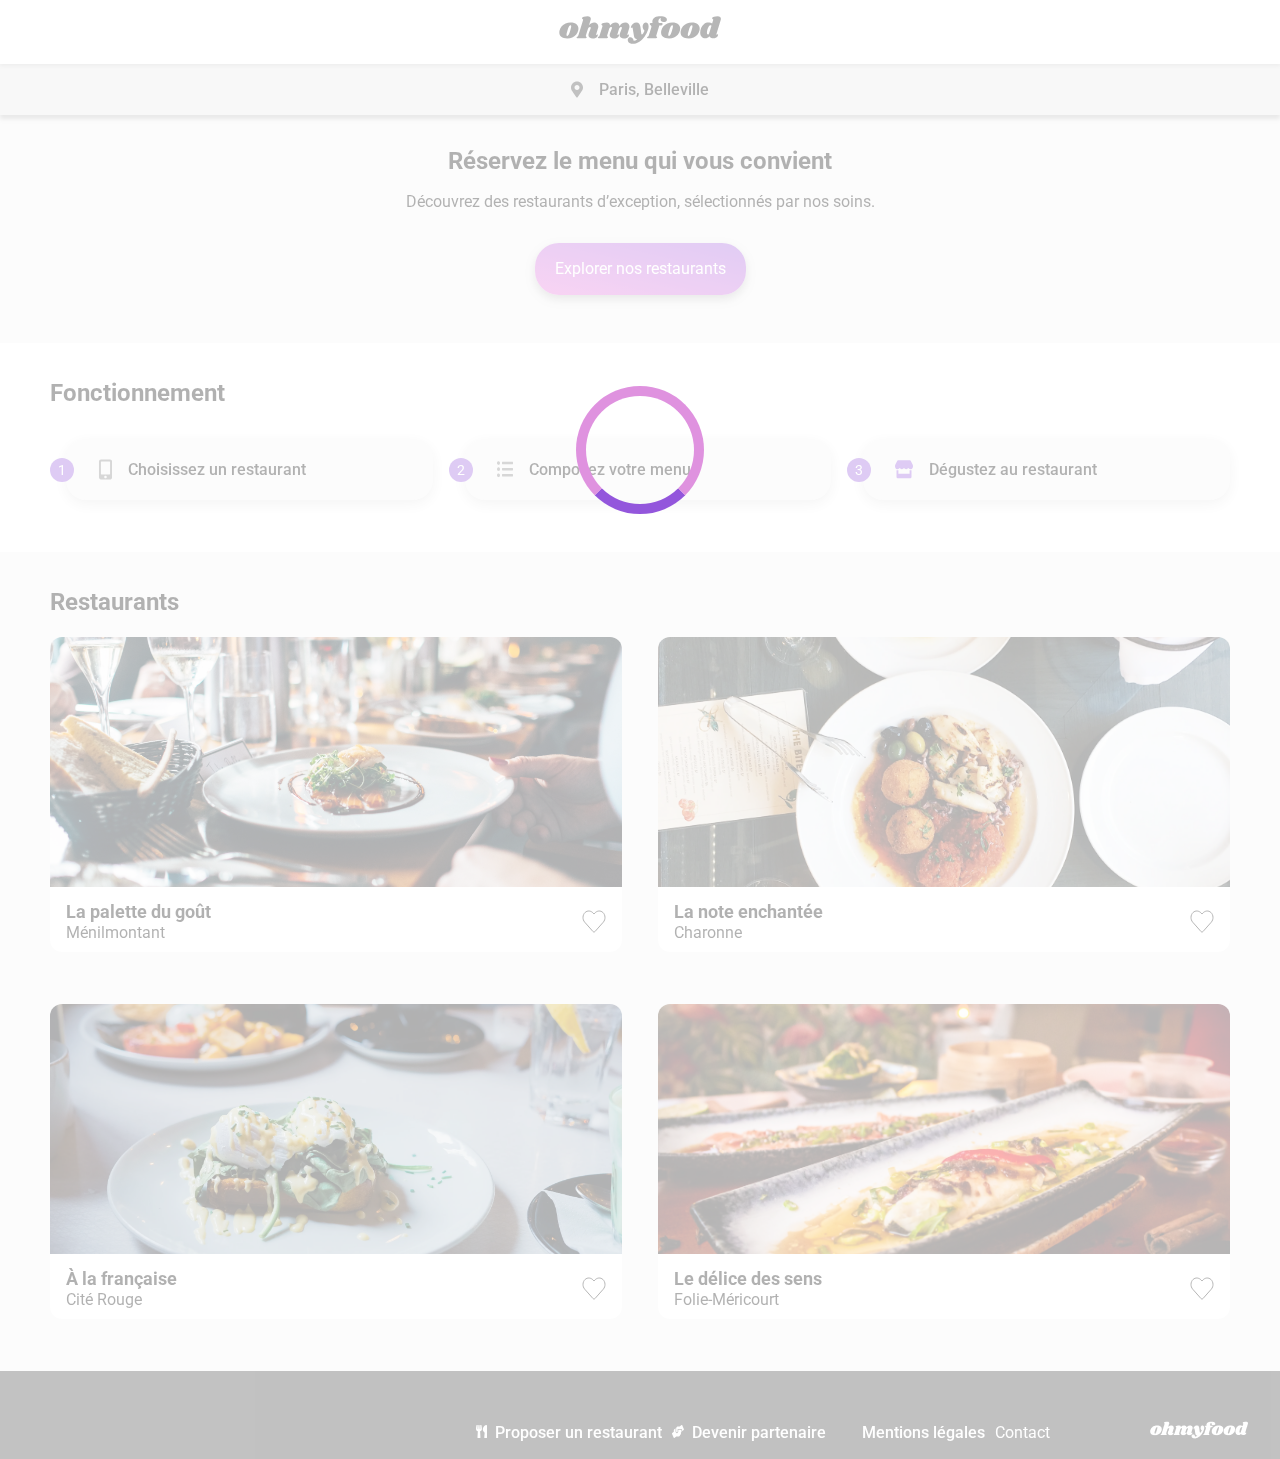
==== commit e273f893: "update animation like background" ====
--- a/index.html
+++ b/index.html
@@ -69,18 +69,31 @@
                             <p class="card__txt">Ménilmontant</p>
                         </div>
                         <div class="card__icone">
-                            <svg width="23" height="23" viewBox="0 0 23 21" fill="none" class="card__icone__active" xmlns="http://www.w3.org/2000/svg">
-                                <path d="M20.3647 1.43666C18.01 -0.752399 14.5081 -0.358649 12.3468 2.07416L11.5003 3.02573L10.6538 2.07416C8.49677 -0.358649 4.99052 -0.752399 2.63583 1.43666C-0.0626076 3.94916 -0.204405 8.45854 2.21044 11.182L10.5249 20.5476C11.062 21.1523 11.9343 21.1523 12.4714 20.5476L20.7858 11.182C23.205 8.45854 23.0632 3.94916 20.3647 1.43666Z" fill="url(#paint0_linear_25368_713)"/>
-                                <defs>
-                                <linearGradient id="paint0_linear_25368_713" x1="11.5" y1="-5.45937" x2="3.93419" y2="27.993" gradientUnits="userSpaceOnUse">
-                                <stop stop-color="#9356DC"/>
-                                <stop offset="1" stop-color="#FF79DA"/>
-                                </linearGradient>
-                                </defs>
-                            </svg>
-                            <svg width="23" height="23" viewBox="0 0 23 21" fill="none" class="card__icone__default" xmlns="http://www.w3.org/2000/svg">
-                                <path d="M20.3647 1.43666C18.01 -0.752399 14.5081 -0.358649 12.3468 2.07416L11.5003 3.02573L10.6538 2.07416C8.49677 -0.358649 4.99052 -0.752399 2.63583 1.43666C-0.0626076 3.94916 -0.204405 8.45854 2.21044 11.182L10.5249 20.5476C11.062 21.1523 11.9343 21.1523 12.4714 20.5476L20.7858 11.182C23.205 8.45854 23.0632 3.94916 20.3647 1.43666Z" stroke="#101010"/>
-                                
+                            <svg width="24" viewBox="0 0 24 24" fill="none" class="card__icone__default" stroke-linejoin="arcs">
+                                <defs>
+                                  <path id="p1" d="M 20.86 2.44 C 18.51 0.25 15.01 0.64 12.85 3.07
+                                  L 12 4.02 L 11.15 3.07 C 9 0.64 5.49 0.25 3.14 2.44
+                                  C 0.44 4.95 0.3 9.46 2.71 12.18 L 11.03 21.55
+                                  C 11.56 22.15 12.43 22.15 12.97 21.55 L 21.29 12.18
+                                  C 23.71 9.46 23.56 4.95 20.86 2.44 Z" />
+                                  <mask id="m1">
+                                    <rect width="100%" height="100%" fill="white" />
+                                    <use href="#p1" fill="black"/>
+                                  </mask>
+                                </defs>
+                                <rect width="100%" height="100%" fill="#fff" mask="url(#m1)"/>
+                                <use href="#p1" stroke="#101010" stroke-width="1" />
+                            </svg>
+                            <svg xmlns="http://www.w3.org/2000/svg" class="card__icone__active" width="22" height="21">
+                                <g fill="url(#paint0_linear_25368_713)">
+                                  <rect width="22" height="21" />
+                                </g>
+                                <defs>
+                                    <linearGradient id="paint0_linear_25368_713" x1="11.5" y1="-5.45937" x2="3.93419" y2="27.993" gradientUnits="userSpaceOnUse">
+                                    <stop stop-color="#9356DC"/>
+                                    <stop offset="1" stop-color="#FF79DA"/>
+                                    </linearGradient>
+                                </defs>
                             </svg>
                         </div>
                     </div>
@@ -95,18 +108,31 @@
                             <p class="card__txt">Charonne</p>
                         </div>
                         <div class="card__icone">
-                            <svg width="23" height="23" viewBox="0 0 23 21" fill="none" class="card__icone__active" xmlns="http://www.w3.org/2000/svg">
-                                <path d="M20.3647 1.43666C18.01 -0.752399 14.5081 -0.358649 12.3468 2.07416L11.5003 3.02573L10.6538 2.07416C8.49677 -0.358649 4.99052 -0.752399 2.63583 1.43666C-0.0626076 3.94916 -0.204405 8.45854 2.21044 11.182L10.5249 20.5476C11.062 21.1523 11.9343 21.1523 12.4714 20.5476L20.7858 11.182C23.205 8.45854 23.0632 3.94916 20.3647 1.43666Z" fill="url(#paint0_linear_25368_713)"/>
-                                <defs>
-                                <linearGradient id="paint0_linear_25368_713" x1="11.5" y1="-5.45937" x2="3.93419" y2="27.993" gradientUnits="userSpaceOnUse">
-                                <stop stop-color="#9356DC"/>
-                                <stop offset="1" stop-color="#FF79DA"/>
-                                </linearGradient>
-                                </defs>
-                            </svg>
-                            <svg width="23" height="23" viewBox="0 0 23 21" fill="none" class="card__icone__default" xmlns="http://www.w3.org/2000/svg">
-                                <path d="M20.3647 1.43666C18.01 -0.752399 14.5081 -0.358649 12.3468 2.07416L11.5003 3.02573L10.6538 2.07416C8.49677 -0.358649 4.99052 -0.752399 2.63583 1.43666C-0.0626076 3.94916 -0.204405 8.45854 2.21044 11.182L10.5249 20.5476C11.062 21.1523 11.9343 21.1523 12.4714 20.5476L20.7858 11.182C23.205 8.45854 23.0632 3.94916 20.3647 1.43666Z" stroke="#101010"/>
-                                
+                            <svg width="24" viewBox="0 0 24 23" fill="none" class="card__icone__default" stroke-linejoin="arcs">
+                                <defs>
+                                  <path id="p1" d="M 20.86 2.44 C 18.51 0.25 15.01 0.64 12.85 3.07
+                                  L 12 4.02 L 11.15 3.07 C 9 0.64 5.49 0.25 3.14 2.44
+                                  C 0.44 4.95 0.3 9.46 2.71 12.18 L 11.03 21.55
+                                  C 11.56 22.15 12.43 22.15 12.97 21.55 L 21.29 12.18
+                                  C 23.71 9.46 23.56 4.95 20.86 2.44 Z" />
+                                  <mask id="m1">
+                                    <rect width="100%" height="100%" fill="white" />
+                                    <use href="#p1" fill="black"/>
+                                  </mask>
+                                </defs>
+                                <rect width="100%" height="100%" fill="#fff" mask="url(#m1)"/>
+                                <use href="#p1" stroke="#101010" stroke-width="1" />
+                            </svg>
+                            <svg xmlns="http://www.w3.org/2000/svg" class="card__icone__active" width="22" height="21">
+                                <g fill="url(#paint0_linear_25368_713)">
+                                  <rect width="22" height="21" />
+                                </g>
+                                <defs>
+                                    <linearGradient id="paint0_linear_25368_713" x1="11.5" y1="-5.45937" x2="3.93419" y2="27.993" gradientUnits="userSpaceOnUse">
+                                    <stop stop-color="#9356DC"/>
+                                    <stop offset="1" stop-color="#FF79DA"/>
+                                    </linearGradient>
+                                </defs>
                             </svg>
                         </div>
                     </div>
@@ -121,18 +147,31 @@
                             <p class="card__txt">Cité Rouge</p>
                         </div>
                         <div class="card__icone">
-                            <svg width="23" height="23" viewBox="0 0 23 21" fill="none" class="card__icone__active" xmlns="http://www.w3.org/2000/svg">
-                                <path d="M20.3647 1.43666C18.01 -0.752399 14.5081 -0.358649 12.3468 2.07416L11.5003 3.02573L10.6538 2.07416C8.49677 -0.358649 4.99052 -0.752399 2.63583 1.43666C-0.0626076 3.94916 -0.204405 8.45854 2.21044 11.182L10.5249 20.5476C11.062 21.1523 11.9343 21.1523 12.4714 20.5476L20.7858 11.182C23.205 8.45854 23.0632 3.94916 20.3647 1.43666Z" fill="url(#paint0_linear_25368_713)"/>
-                                <defs>
-                                <linearGradient id="paint0_linear_25368_713" x1="11.5" y1="-5.45937" x2="3.93419" y2="27.993" gradientUnits="userSpaceOnUse">
-                                <stop stop-color="#9356DC"/>
-                                <stop offset="1" stop-color="#FF79DA"/>
-                                </linearGradient>
-                                </defs>
-                            </svg>
-                            <svg width="23" height="23" viewBox="0 0 23 21" fill="none" class="card__icone__default" xmlns="http://www.w3.org/2000/svg">
-                                <path d="M20.3647 1.43666C18.01 -0.752399 14.5081 -0.358649 12.3468 2.07416L11.5003 3.02573L10.6538 2.07416C8.49677 -0.358649 4.99052 -0.752399 2.63583 1.43666C-0.0626076 3.94916 -0.204405 8.45854 2.21044 11.182L10.5249 20.5476C11.062 21.1523 11.9343 21.1523 12.4714 20.5476L20.7858 11.182C23.205 8.45854 23.0632 3.94916 20.3647 1.43666Z" stroke="#101010"/>
-                                
+                            <svg width="24" viewBox="0 0 24 23" fill="none" class="card__icone__default" stroke-linejoin="arcs">
+                                <defs>
+                                  <path id="p1" d="M 20.86 2.44 C 18.51 0.25 15.01 0.64 12.85 3.07
+                                  L 12 4.02 L 11.15 3.07 C 9 0.64 5.49 0.25 3.14 2.44
+                                  C 0.44 4.95 0.3 9.46 2.71 12.18 L 11.03 21.55
+                                  C 11.56 22.15 12.43 22.15 12.97 21.55 L 21.29 12.18
+                                  C 23.71 9.46 23.56 4.95 20.86 2.44 Z" />
+                                  <mask id="m1">
+                                    <rect width="100%" height="100%" fill="white" />
+                                    <use href="#p1" fill="black"/>
+                                  </mask>
+                                </defs>
+                                <rect width="100%" height="100%" fill="#fff" mask="url(#m1)"/>
+                                <use href="#p1" stroke="#101010" stroke-width="1" />
+                            </svg>
+                            <svg xmlns="http://www.w3.org/2000/svg" class="card__icone__active" width="22" height="21">
+                                <g fill="url(#paint0_linear_25368_713)">
+                                  <rect width="22" height="21" />
+                                </g>
+                                <defs>
+                                    <linearGradient id="paint0_linear_25368_713" x1="11.5" y1="-5.45937" x2="3.93419" y2="27.993" gradientUnits="userSpaceOnUse">
+                                    <stop stop-color="#9356DC"/>
+                                    <stop offset="1" stop-color="#FF79DA"/>
+                                    </linearGradient>
+                                </defs>
                             </svg>
                         </div>
                     </div>
@@ -147,17 +186,31 @@
                             <p class="card__txt">Folie-Méricourt</p>
                         </div>
                         <div class="card__icone">
-                            <svg width="23" height="23" viewBox="0 0 23 21" fill="none" class="card__icone__active" xmlns="http://www.w3.org/2000/svg">
-                                <path d="M20.3647 1.43666C18.01 -0.752399 14.5081 -0.358649 12.3468 2.07416L11.5003 3.02573L10.6538 2.07416C8.49677 -0.358649 4.99052 -0.752399 2.63583 1.43666C-0.0626076 3.94916 -0.204405 8.45854 2.21044 11.182L10.5249 20.5476C11.062 21.1523 11.9343 21.1523 12.4714 20.5476L20.7858 11.182C23.205 8.45854 23.0632 3.94916 20.3647 1.43666Z" fill="url(#paint0_linear_25368_713)"/>
-                                <defs>
-                                <linearGradient id="paint0_linear_25368_713" x1="11.5" y1="-5.45937" x2="3.93419" y2="27.993" gradientUnits="userSpaceOnUse">
-                                <stop stop-color="#9356DC"/>
-                                <stop offset="1" stop-color="#FF79DA"/>
-                                </linearGradient>
-                                </defs>
-                            </svg>
-                            <svg width="23" height="23" viewBox="0 0 23 21" fill="none" class="card__icone__default" xmlns="http://www.w3.org/2000/svg">
-                                <path d="M20.3647 1.43666C18.01 -0.752399 14.5081 -0.358649 12.3468 2.07416L11.5003 3.02573L10.6538 2.07416C8.49677 -0.358649 4.99052 -0.752399 2.63583 1.43666C-0.0626076 3.94916 -0.204405 8.45854 2.21044 11.182L10.5249 20.5476C11.062 21.1523 11.9343 21.1523 12.4714 20.5476L20.7858 11.182C23.205 8.45854 23.0632 3.94916 20.3647 1.43666Z" stroke="#101010"/>
+                            <svg width="24" viewBox="0 0 24 23" fill="none" class="card__icone__default" stroke-linejoin="arcs">
+                                <defs>
+                                  <path id="p1" d="M 20.86 2.44 C 18.51 0.25 15.01 0.64 12.85 3.07
+                                  L 12 4.02 L 11.15 3.07 C 9 0.64 5.49 0.25 3.14 2.44
+                                  C 0.44 4.95 0.3 9.46 2.71 12.18 L 11.03 21.55
+                                  C 11.56 22.15 12.43 22.15 12.97 21.55 L 21.29 12.18
+                                  C 23.71 9.46 23.56 4.95 20.86 2.44 Z" />
+                                  <mask id="m1">
+                                    <rect width="100%" height="100%" fill="white" />
+                                    <use href="#p1" fill="black"/>
+                                  </mask>
+                                </defs>
+                                <rect width="100%" height="100%" fill="#fff" mask="url(#m1)"/>
+                                <use href="#p1" stroke="#101010" stroke-width="1" />
+                            </svg>
+                            <svg xmlns="http://www.w3.org/2000/svg" class="card__icone__active" width="22" height="21">
+                                <g fill="url(#paint0_linear_25368_713)">
+                                  <rect width="22" height="21" />
+                                </g>
+                                <defs>
+                                    <linearGradient id="paint0_linear_25368_713" x1="11.5" y1="-5.45937" x2="3.93419" y2="27.993" gradientUnits="userSpaceOnUse">
+                                    <stop stop-color="#9356DC"/>
+                                    <stop offset="1" stop-color="#FF79DA"/>
+                                    </linearGradient>
+                                </defs>
                             </svg>
                         </div>
                     </div>
--- a/css/style-home.css
+++ b/css/style-home.css
@@ -218,16 +218,34 @@
 
 .card__icone{
     position: relative;
+    overflow: hidden;
+    height: 23px;
+    z-index: 2;
+    /* background-color: red; */
+}
+
+.card__icone__default{
+    position: relative;
+    cursor: pointer;
+    z-index: 3;
 }
 
 .card__icone__active{
-    opacity: 0;
     position: absolute;
-    transition: all 0.5s;
-}
-
-.card__icone__active:hover{
-    opacity: 1;
+    right: 0;
+    bottom: -22px;
+    left: 1px;
+    -webkit-transition: all 1s;
+    -moz-transition: all 1s;
+    -o-transition: all 1s;
+    transition: all 1s;
+    width: 100%;
+    z-index: 1;
+}
+
+.card__icone:last-child:hover .card__icone__active{
+    transform: translateY(-23px);
+    cursor: pointer;
 }
 
 .footer{
